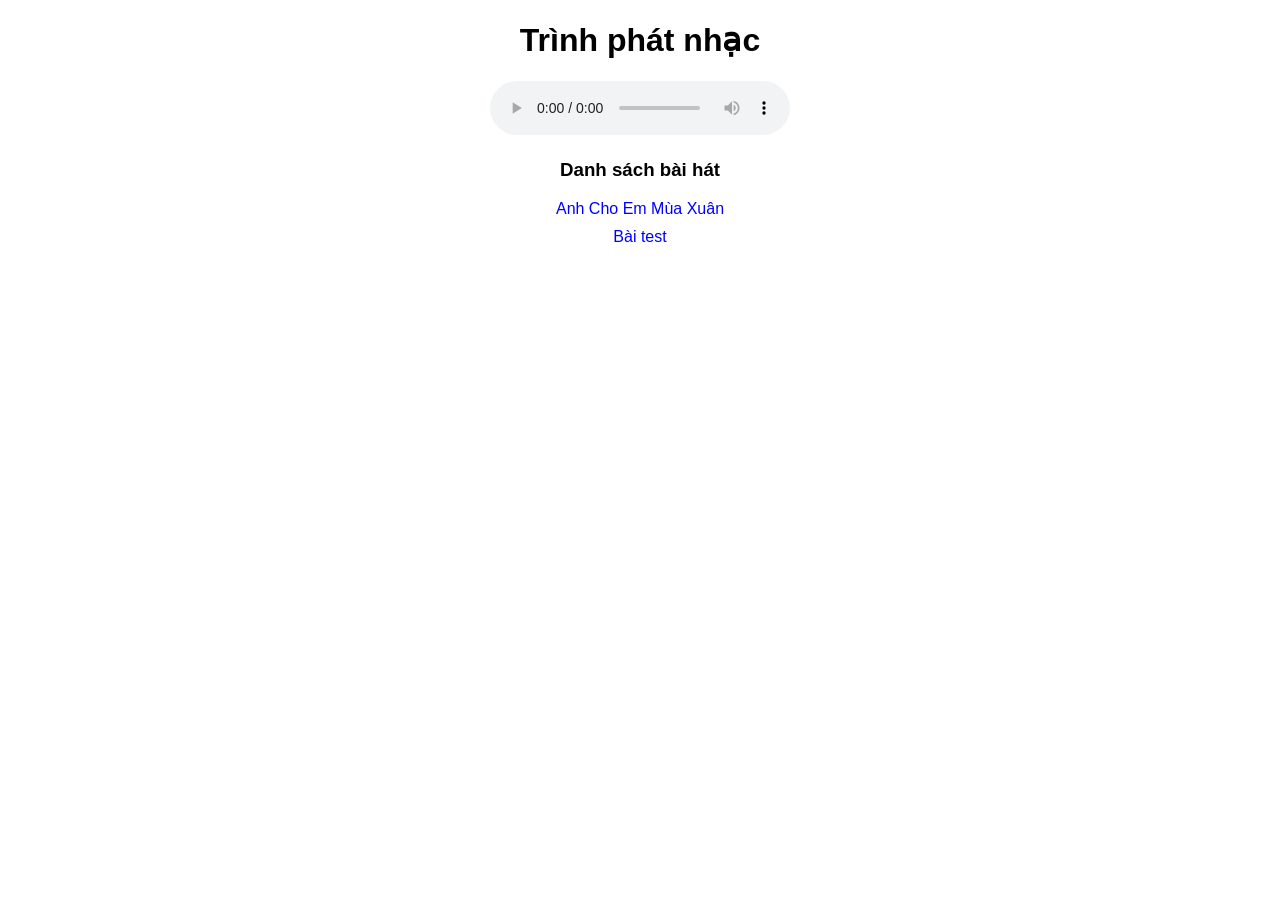
==== index.html @ ddfeeeec "Add files via upload" ====
<!DOCTYPE html>
<html lang="vi">
<head>
    <meta charset="UTF-8">
    <title>Trình phát nhạc từ Mega</title>
    <style>
        body { font-family: Arial, sans-serif; text-align: center; }
        .playlist { margin: 20px; }
        .song { cursor: pointer; color: blue; margin: 10px; }
        .song:hover { text-decoration: underline; }
        #title { margin: 10px 0; }
        #error { color: red; margin: 10px; }
    </style>
</head>
<body>
    <h1>Trình phát nhạc</h1>
    <h4 id="title"></h4>
    <div id="error"></div>
    <audio id="player" controls>
        <source src="" type="audio/mpeg">
        Trình duyệt không hỗ trợ.
    </audio>
    <div class="playlist">
        <h3>Danh sách bài hát</h3>
        <!-- Danh sách bài hát -->
    </div>

    <script>
        // Danh sách bài hát: dùng link chia sẻ từ Mega (có key hoặc không)
        const playlist = [
            { title: "Anh Cho Em Mùa Xuân", shareLink: "https://u.pcloud.link/publink/show?code=XZF8Dh5ZCn8HnqJhsdujT5ehUpMvf4xtW7Bk" },
            { title: "Bài test", shareLink: "https://www.soundhelix.com/examples/mp3/SoundHelix-Song-1.mp3" }
        ];

        const player = document.getElementById('player');
        const title = document.getElementById('title');
        const errorDiv = document.getElementById('error');
        const playlistDiv = document.querySelector('.playlist');

        // Hàm xử lý link Mega (xóa key mã hóa nếu có)
        function getDirectLink(shareLink) {
            if (shareLink.includes('mega.nz')) {
                if (shareLink.includes('/enc/')) {
                    errorDiv.textContent = 'Lỗi: Link Mega dạng /enc/ không hỗ trợ streaming. Vui lòng dùng link dạng https://mega.nz/file/UNIQUE_ID';
                    return null;
                }
                if (!shareLink.includes('/file/')) {
                    errorDiv.textContent = 'Lỗi: Link Mega không đúng định dạng. Dùng link dạng https://mega.nz/file/UNIQUE_ID';
                    return null;
                }
                // Xóa key mã hóa (phần # trở đi)
                const cleanLink = shareLink.split('#')[0];
                return cleanLink;
            }
            return shareLink; // Link không phải Mega
        }

        // Tạo danh sách bài hát động
        playlist.forEach((song, index) => {
            const songDiv = document.createElement('div');
            songDiv.className = 'song';
            songDiv.textContent = song.title;
            songDiv.onclick = () => playSong(song.shareLink, song.title);
            playlistDiv.appendChild(songDiv);
        });

        // Hàm phát nhạc
        function playSong(shareLink, songTitle) {
            errorDiv.textContent = ''; // Xóa lỗi cũ
            const url = getDirectLink(shareLink);
            if (!url) {
                console.error('Link không hợp lệ:', shareLink);
                return;
            }
            console.log('Đang thử phát:', url);
            player.src = url;
            player.play().catch(error => {
                console.error('Lỗi phát nhạc:', error.message, error);
                errorDiv.textContent = `Lỗi phát nhạc: ${error.message}. Kiểm tra Console (F12) hoặc đảm bảo file MP3 chia sẻ công khai.`;
            });
            title.textContent = 'Đang phát: ' + songTitle;
        }

        // Kiểm tra trình duyệt hỗ trợ MP3
        if (!player.canPlayType('audio/mpeg')) {
            errorDiv.textContent = 'Lỗi: Trình duyệt không hỗ trợ định dạng MP3.';
        }
    </script>
</body>
</html>
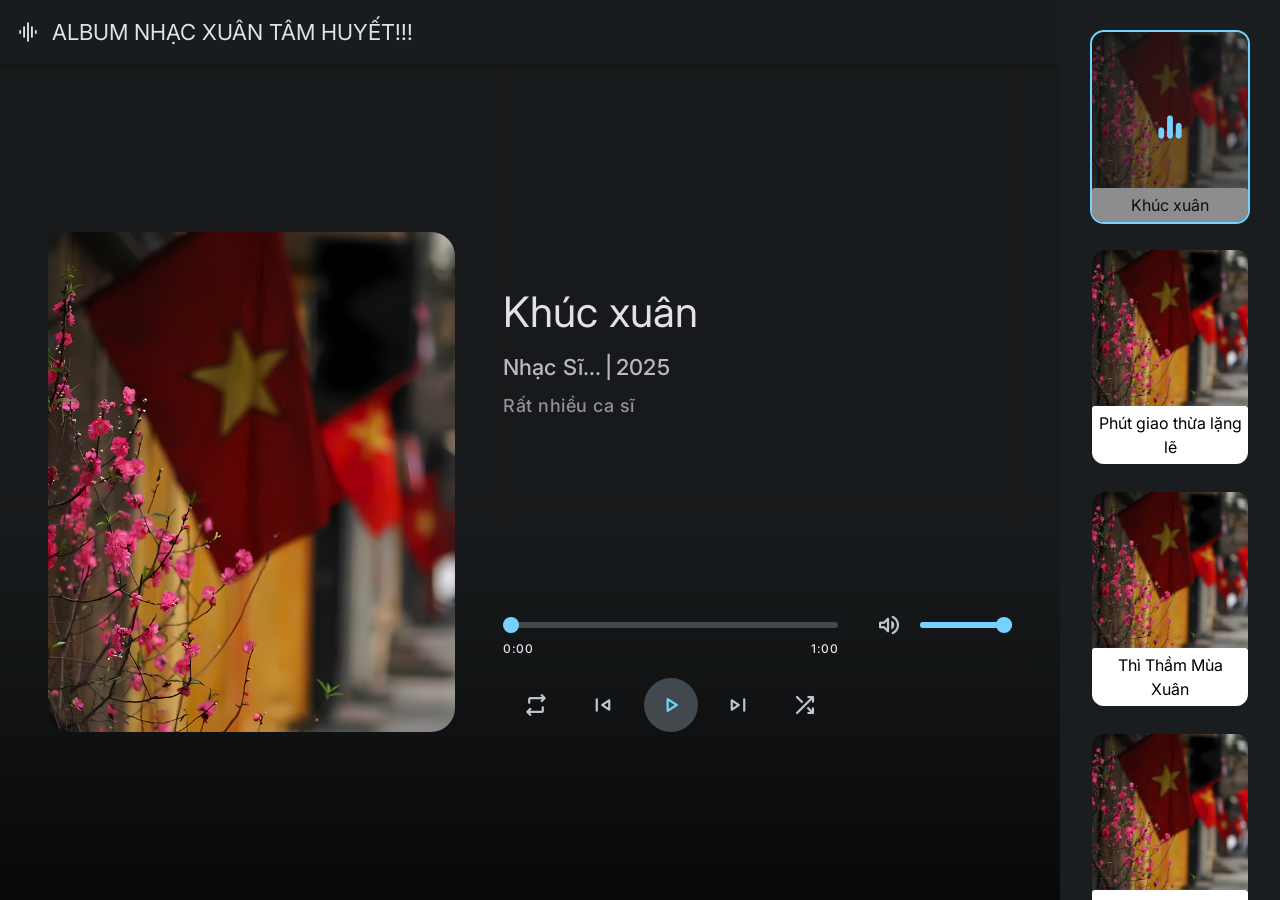
==== commit b6d8fecc: "Rename index to index.html" ====
--- a/index.html
+++ b/index.html
@@ -1,90 +1,185 @@
-<!DOCTYPE html>
-<html lang="vi">
-<head>
-    <meta charset="UTF-8">
-    <title>Trình phát nhạc từ Mega</title>
-    <style>
-        body { font-family: Arial, sans-serif; text-align: center; }
-        .playlist { margin: 20px; }
-        .song { cursor: pointer; color: blue; margin: 10px; }
-        .song:hover { text-decoration: underline; }
-        #title { margin: 10px 0; }
-        #error { color: red; margin: 10px; }
-    </style>
-</head>
-<body>
-    <h1>Trình phát nhạc</h1>
-    <h4 id="title"></h4>
-    <div id="error"></div>
-    <audio id="player" controls>
-        <source src="" type="audio/mpeg">
-        Trình duyệt không hỗ trợ.
-    </audio>
-    <div class="playlist">
-        <h3>Danh sách bài hát</h3>
-        <!-- Danh sách bài hát -->
-    </div>
-
-    <script>
-        // Danh sách bài hát: dùng link chia sẻ từ Mega (có key hoặc không)
-        const playlist = [
-            { title: "Anh Cho Em Mùa Xuân", shareLink: "https://u.pcloud.link/publink/show?code=XZF8Dh5ZCn8HnqJhsdujT5ehUpMvf4xtW7Bk" },
-            { title: "Bài test", shareLink: "https://www.soundhelix.com/examples/mp3/SoundHelix-Song-1.mp3" }
-        ];
-
-        const player = document.getElementById('player');
-        const title = document.getElementById('title');
-        const errorDiv = document.getElementById('error');
-        const playlistDiv = document.querySelector('.playlist');
-
-        // Hàm xử lý link Mega (xóa key mã hóa nếu có)
-        function getDirectLink(shareLink) {
-            if (shareLink.includes('mega.nz')) {
-                if (shareLink.includes('/enc/')) {
-                    errorDiv.textContent = 'Lỗi: Link Mega dạng /enc/ không hỗ trợ streaming. Vui lòng dùng link dạng https://mega.nz/file/UNIQUE_ID';
-                    return null;
-                }
-                if (!shareLink.includes('/file/')) {
-                    errorDiv.textContent = 'Lỗi: Link Mega không đúng định dạng. Dùng link dạng https://mega.nz/file/UNIQUE_ID';
-                    return null;
-                }
-                // Xóa key mã hóa (phần # trở đi)
-                const cleanLink = shareLink.split('#')[0];
-                return cleanLink;
-            }
-            return shareLink; // Link không phải Mega
-        }
-
-        // Tạo danh sách bài hát động
-        playlist.forEach((song, index) => {
-            const songDiv = document.createElement('div');
-            songDiv.className = 'song';
-            songDiv.textContent = song.title;
-            songDiv.onclick = () => playSong(song.shareLink, song.title);
-            playlistDiv.appendChild(songDiv);
-        });
-
-        // Hàm phát nhạc
-        function playSong(shareLink, songTitle) {
-            errorDiv.textContent = ''; // Xóa lỗi cũ
-            const url = getDirectLink(shareLink);
-            if (!url) {
-                console.error('Link không hợp lệ:', shareLink);
-                return;
-            }
-            console.log('Đang thử phát:', url);
-            player.src = url;
-            player.play().catch(error => {
-                console.error('Lỗi phát nhạc:', error.message, error);
-                errorDiv.textContent = `Lỗi phát nhạc: ${error.message}. Kiểm tra Console (F12) hoặc đảm bảo file MP3 chia sẻ công khai.`;
-            });
-            title.textContent = 'Đang phát: ' + songTitle;
-        }
-
-        // Kiểm tra trình duyệt hỗ trợ MP3
-        if (!player.canPlayType('audio/mpeg')) {
-            errorDiv.textContent = 'Lỗi: Trình duyệt không hỗ trợ định dạng MP3.';
-        }
-    </script>
-</body>
-</html>+<!DOCTYPE html>
+<html lang="en">
+
+<head>
+  <meta charset="UTF-8">
+  <meta http-equiv="X-UA-Compatible" content="IE=edge">
+  <meta name="viewport" content="width=device-width, initial-scale=1.0">
+
+  <!-- 
+    - primary meta tags
+  -->
+  <title>Music Player</title>
+  <meta name="title" content="Music Player">
+  <meta name="description" content="A web music player html template made by codewithsadee">
+
+  <!-- 
+    - favicon
+  -->
+  <link rel="shortcut icon" href="./favicon.svg" type="image/svg+xml">
+
+  <!-- 
+    - google font link
+  -->
+  <link rel="preconnect" href="https://fonts.googleapis.com">
+  <link rel="preconnect" href="https://fonts.gstatic.com" crossorigin>
+  <link href="https://fonts.googleapis.com/css2?family=Inter:wght@400;500&display=swap" rel="stylesheet">
+
+  <!-- 
+    - material icon font
+  -->
+  <link rel="stylesheet"
+    href="https://fonts.googleapis.com/css2?family=Material+Symbols+Rounded:opsz,wght,FILL,GRAD@24,400,0,-25" />
+
+  <!-- 
+    - custom css link
+  -->
+  <link rel="stylesheet" href="./assets/css/style.css">
+
+</head>
+
+<body>
+
+  <!-- 
+    - #TOP APP BAR
+  -->
+
+  <div class="top-bar wrapper">
+
+    <div class="logo wrapper">
+      <span class="material-symbols-rounded">graphic_eq</span>
+
+      <h1 class="title-lg">ALBUM NHẠC XUÂN TÂM HUYẾT!!!</h1>
+    </div>
+
+    <div class="top-bar-actions">
+      <button class="btn-icon" data-playlist-toggler>
+        <span class="material-symbols-rounded">queue_music</span>
+      </button>
+    </div>
+
+  </div>
+
+
+
+
+
+  <main>
+    <article>
+
+      <!-- 
+        - #PLAYER
+      -->
+
+      <div class="player">
+        <div class="container">
+
+          <figure class="music-banner">
+            <img src="./assets/images/a.jpg" width="800" height="800" alt="Happy Moments (Master) Album Poster"
+              class="img-cover" data-player-banner>
+          </figure>
+
+          <div class="music-content">
+
+            <h2 class="headline-sm" data-title>Khúc xuân</h2>
+
+            <p class="label-lg label-wrapper wrapper">
+              <span data-album>Nhạc Sĩ...</span>
+
+              <span data-year>2025</span>
+            </p>
+
+            <p class="label-md artist" data-artist>Rất nhiều ca sĩ</p>
+
+            <div class="seek-control">
+
+              <div>
+                <div class="range-wrapper">
+                  <input type="range" step="1" max="60" value="0" class="range" data-range data-seek>
+
+                  <div class="range-fill" data-range-fill></div>
+                </div>
+
+                <div class="duration-label wrapper">
+                  <span class="label-md" data-running-time>0:00</span>
+
+                  <span class="label-md" data-duration>1:00</span>
+                </div>
+              </div>
+
+              <div class="volume">
+                <button class="btn-icon" data-volume-btn>
+                  <span class="material-symbols-rounded">volume_up</span>
+                </button>
+
+                <div class="range-wrapper">
+                  <input type="range" step="0.05" max="1" value="1" class="range" data-range data-volume>
+
+                  <div class="range-fill" data-range-fill></div>
+                </div>
+              </div>
+
+            </div>
+
+            <div class="player-control wrapper">
+
+              <button class="btn-icon toggle" data-repeat>
+                <span class="material-symbols-rounded default-icon">repeat</span>
+                <span class="material-symbols-rounded active-icon">repeat_one</span>
+              </button>
+
+              <button class="btn-icon" data-skip-prev>
+                <span class="material-symbols-rounded">skip_previous</span>
+              </button>
+
+              <button class="btn-icon play" data-play-btn>
+                <span class="material-symbols-rounded default-icon">play_arrow</span>
+                <span class="material-symbols-rounded active-icon">pause</span>
+              </button>
+
+              <button class="btn-icon" data-skip-next>
+                <span class="material-symbols-rounded">skip_next</span>
+              </button>
+
+              <button class="btn-icon toggle" data-shuffle>
+                <span class="material-symbols-rounded">shuffle</span>
+              </button>
+
+            </div>
+
+          </div>
+
+        </div>
+      </div>
+
+
+
+
+
+      <!-- 
+        - #PLAYLIST
+      -->
+
+      <div class="playlist" data-playlist>
+
+        <ul class="music-list" data-music-list></ul>
+
+      </div>
+
+      <div class="overlay" data-playlist-toggler data-overlay></div>
+
+    </article>
+  </main>
+
+
+
+
+
+  <!-- 
+    - custom js link
+  -->
+  <script src="./assets/js/script.js"></script>
+
+</body>
+
+</html>
--- a/assets/css/style.css
+++ b/assets/css/style.css
@@ -0,0 +1,689 @@
+/*-----------------------------------*\
+  #style.css
+\*-----------------------------------*/
+
+/**
+ * copyright 2022 codewithsadee
+ */
+
+
+
+
+
+/*-----------------------------------*\
+  #CUSTOM PROPERTY
+\*-----------------------------------*/
+
+:root {
+
+  /**
+   * colors
+   */
+
+  --eerie-black_a95: hsla(204, 9%, 11%, 0.95);
+  --eerie-black_a50: hsla(204, 9%, 11%, 0.5);
+  --eerie-black: hsl(204, 9%, 11%);
+  --gainsboro: hsl(225, 7%, 89%);
+  --charcoal: hsl(203, 9%, 28%);
+  --silver-sand: hsl(208, 12%, 78%);
+  --light-sky-blue: hsl(200, 100%, 73%);
+  --prussian-blue: hsl(196, 100%, 14%);
+  --black: hsl(0, 0%, 0%);
+  --black_a50: hsla(0, 0%, 0%, 0.5);
+  --black_a20: hsla(0, 0%, 0%, 0.2);
+  --light-sky-blue_a8: hsla(200, 100%, 73%, 0.08);
+  --light-sky-blue_a12: hsla(200, 100%, 73%, 0.12);
+  --silver-sand_a8: hsla(208, 12%, 78%, 0.08);
+  --silver-sand_a12: hsla(208, 12%, 78%, 0.12);
+  
+  --background: var(--eerie-black);
+  --background-opacity: var(--eerie-black_a95);
+  --on-background: var(--gainsboro);
+  --surface-variant: var(--charcoal);
+  --on-surface-variant: var(--silver-sand);
+  --on-surface-variant-hover: var(--light-sky-blue_a8);
+  --on-surface-variant-focus: var(--light-sky-blue_a12);
+  --primary: var(--light-sky-blue);
+  --on-primary: var(--prussian-blue);
+
+  /**
+   * gradient
+   */
+
+  --gradient: linear-gradient(180deg, hsla(204, 9%, 11%, 0.90) 60%, transparent 120%);
+
+  /**
+   * typography
+   */
+
+  --ff-inter: 'Inter', sans-serif;
+
+  --headline-sm: 2.4rem;
+  --title-lg: 2.2rem;
+  --label-lg: 1.4rem;
+  --label-md: 1.2rem;
+  
+  --fw-400: 400;
+  --fw-500: 500;
+
+  /**
+   * box shadow
+   */
+
+  --shadow-1: 0 1px 4px 1px var(--black_a20);
+  --shadow-2: 0 1px 4px 1px var(--black_a50);
+
+  /**
+   * border radius
+   */
+
+  --radius-24: 24px;
+  --radius-16: 16px;
+  --radius-12: 12px;
+  --radius-pill: 100px;
+  --radius-circle: 50%;
+
+  /**
+   * transition
+   */
+
+  --transition-1: 200ms cubic-bezier(0.2, 0, 0, 1);
+  --transition-2: 300ms cubic-bezier(0.2, 0, 0, 1);
+
+}
+
+
+
+
+
+/*-----------------------------------*\
+  #RESET
+\*-----------------------------------*/
+
+*,
+*::before,
+*::after {
+  margin: 0;
+  padding: 0;
+  box-sizing: border-box;
+}
+
+li { list-style: none; }
+
+a,
+img,
+span,
+input,
+button { display: block; }
+
+a {
+  text-decoration: none;
+  color: inherit;
+}
+
+img { height: auto; }
+
+input,
+button {
+  background: none;
+  border: none;
+  font: inherit;
+}
+
+input { width: 100%; }
+
+button { cursor: pointer; }
+
+html {
+  font-family: var(--ff-inter);
+  font-size: 10px;
+  scroll-behavior: smooth;
+}
+
+body {
+  background-color: var(--black);
+  color: var(--on-background);
+  font-size: 1.6rem;
+  line-height: 1.5;
+  min-height: 100vh;
+  min-width: 250px;
+  background-image: url("../images/poster-1.jpg");
+  background-size: 150%;
+  background-repeat: no-repeat;
+  background-position: top;
+  overflow: overlay;
+}
+
+body.modalActive { overflow: hidden; }
+
+::-webkit-scrollbar { width: 8px; }
+
+::-webkit-scrollbar-track { background: transparent; }
+
+::-webkit-scrollbar-thumb {
+  background-color: transparent;
+  border-radius: var(--radius-pill);
+}
+
+body:hover::-webkit-scrollbar-thumb { background-color: var(--surface-variant); }
+
+
+
+
+
+/*-----------------------------------*\
+  #REUSED STYLE
+\*-----------------------------------*/
+
+.material-symbols-rounded {
+  font-variation-settings: 'FILL' 0, 'wght' 400, 'GRAD' -25, 'opsz' 24;
+  width: 1em;
+  height: 1em;
+  overflow: hidden;
+  user-select: none;
+}
+
+.wrapper {
+  display: flex;
+  align-items: center;
+}
+
+.title-lg {
+  font-size: var(--title-lg);
+  font-weight: var(--fw-400);
+}
+
+.btn-icon {
+  color: var(--on-surface-variant);
+  width: 40px;
+  height: 40px;
+  display: grid;
+  place-items: center;
+  border-radius: var(--radius-circle);
+}
+
+.btn-icon:hover { background-color: var(--on-surface-variant-hover); }
+
+.btn-icon:is(:focus, :focus-visible) {
+  background-color: var(--on-surface-variant-focus);
+}
+
+.img-cover {
+  width: 100%;
+  height: 100%;
+  object-fit: cover;
+}
+
+.headline-sm {
+  font-size: var(--headline-sm);
+  font-weight: var(--fw-400);
+}
+
+.label-lg,
+.label-md { font-weight: var(--fw-500); }
+
+.label-lg {
+  font-size: var(--label-lg);
+  letter-spacing: 0.1px;
+}
+
+.label-md {
+  font-size: var(--label-md);
+  letter-spacing: 0.5px;
+}
+
+
+
+
+
+/*-----------------------------------*\
+  #TOP APP BAR
+\*-----------------------------------*/
+
+.top-bar {
+  position: fixed;
+  top: 0;
+  left: 0;
+  background-color: var(--background-opacity);
+  min-width: 250px;
+  width: 100%;
+  height: 64px;
+  padding-inline: 16px;
+  justify-content: space-between;
+  backdrop-filter: blur(50px);
+  box-shadow: var(--shadow-1);
+  z-index: 2;
+}
+
+.logo { gap: 12px; }
+
+
+
+
+
+/*-----------------------------------*\
+  #PLAYER
+\*-----------------------------------*/
+
+.volume { display: none; }
+
+.player {
+  --padding: 24px;
+  background-image: var(--gradient);
+  padding: var(--padding);
+  padding-block-start: calc(64px + var(--padding));
+  min-height: 100vh;
+  display: flex;
+  text-align: center;
+  backdrop-filter: blur(30px);
+  overflow: hidden;
+}
+
+.player .container {
+  width: 100%;
+  display: grid;
+  grid-template-rows: 1fr max-content;
+  gap: 24px;
+}
+
+.music-banner {
+  aspect-ratio: 1 / 1;
+  background-color: var(--surface-variant);
+  max-width: 400px;
+  margin-inline: auto;
+  align-self: center;
+  overflow: hidden;
+  border-radius: var(--radius-24);
+}
+
+.label-wrapper {
+  justify-content: center;
+  opacity: 0.8;
+  margin-block: 8px 4px;
+}
+
+.label-wrapper span:first-child::after {
+  content: "|";
+  display: inline-block;
+  margin-inline: 4px;
+}
+
+.artist {
+  opacity: 0.6;
+  margin-block-end: 36px;
+}
+
+.seek-control { margin-block-end: 20px; }
+
+.range-wrapper { position: relative; }
+
+.range {
+  appearance: none;
+  cursor: pointer;
+}
+
+.range::-webkit-slider-runnable-track {
+  appearance: none;
+  background-color: var(--surface-variant);
+  height: 6px;
+  width: 100%;
+  border-radius: var(--radius-pill);
+}
+
+.range-fill {
+  content: "";
+  position: absolute;
+  top: 0;
+  left: 0;
+  width: 0;
+  height: 6px;
+  background-color: var(--primary);
+  border-radius: var(--radius-pill);
+  pointer-events: none;
+}
+
+.range::-webkit-slider-thumb {
+  appearance: none;
+  background-color: var(--primary);
+  width: 16px;
+  height: 16px;
+  margin-block-start: -5px;
+  border-radius: var(--radius-pill);
+  transition: var(--transition-1);
+}
+
+.range::-webkit-slider-thumb:hover {
+  box-shadow: 0 0 0 12px var(--on-surface-variant-hover);
+}
+
+.range::-webkit-slider-thumb:is(:focus, :focus-visible) {
+  box-shadow: 0 0 0 12px var(--on-surface-variant-focus);
+}
+
+.duration-label {
+  justify-content: space-between;
+  margin-block-start: 12px;
+}
+
+.player-control { justify-content: space-evenly; }
+
+.player-control .toggle.active { color: var(--primary); }
+
+.player-control .play {
+  background-color: var(--surface-variant);
+  color: var(--primary);
+}
+
+.player-control .play.active {
+  background-color: var(--primary);
+  color: var(--on-primary);
+}
+
+.player-control .btn-icon.active .default-icon,
+.player-control .btn-icon .active-icon { display: none; }
+
+.player-control .btn-icon .default-icon,
+.player-control .btn-icon.active .active-icon { display: block; }
+
+
+
+
+
+/*-----------------------------------*\
+  #PLAYLIST
+\*-----------------------------------*/
+
+.playlist {
+  position: fixed;
+  top: 0;
+  right: -180px;
+  width: 180px;
+  height: 100vh;
+  background-color: var(--background);
+  padding: 28px;
+  border-top-left-radius: var(--radius-16);
+  border-bottom-left-radius: var(--radius-16);
+  box-shadow: var(--shadow-2);
+  overflow-y: overlay;
+  visibility: hidden;
+  transition: var(--transition-2);
+  z-index: 4;
+}
+
+.playlist:hover::-webkit-scrollbar-thumb { background-color: var(--surface-variant); }
+
+.playlist.active {
+  transform: translateX(-180px);
+  visibility: visible;
+}
+
+.music-list {
+  display: grid;
+  gap: 20px;
+}
+
+.music-item {
+  position: relative;
+  border-radius: var(--radius-12);
+  background-color: var(--surface-variant);
+  overflow: hidden;
+}
+
+.music-item .item-icon {
+  position: absolute;
+  inset: 0;
+  background-color: var(--eerie-black_a50);
+  display: grid;
+  place-items: center;
+  opacity: 0;
+}
+
+.music-item.playing .item-icon { opacity: 1; }
+
+.music-item .item-icon .material-symbols-rounded {
+  color: var(--primary);
+  font-size: 3rem;
+}
+
+.music-item:is(:hover, :focus-visible, :active, .playing) {
+  outline: 1px solid var(--primary);
+}
+
+.overlay {
+  position: fixed;
+  top: 0;
+  left: 0;
+  width: 100%;
+  height: 100vh;
+  background-color: var(--black);
+  opacity: 0;
+  pointer-events: none;
+  transition: var(--transition-2);
+  z-index: 3;
+}
+
+.overlay.active {
+  pointer-events: all;
+  opacity: 0.5;
+}
+
+
+
+
+
+/*-----------------------------------*\
+  #MEDIA QUERIES
+\*-----------------------------------*/
+
+/**
+ * responsive for large than 575px screen
+ */
+
+@media (min-width: 575px) {
+
+  /**
+   * RESET
+   */
+
+  body { background-size: 100%; }
+
+
+
+  /**
+   * PLAYER
+   */
+
+  .player { justify-content: center; }
+
+  .player .container { max-width: 540px; }
+
+}
+
+
+
+
+
+/**
+ * responsive for large than 992px screen
+ */
+
+@media (min-width: 992px) {
+
+  /**
+   * CUSTOM PROPERTY
+   */
+
+  :root {
+
+    /**
+     * typography
+     */
+
+    --headline-sm: 4.2rem;
+    --label-lg: 2.2rem;
+
+  }
+
+
+
+  /**
+   * RESET
+   */
+
+  body {
+    background-size: 40% 100%;
+    background-position: left center;
+  }
+
+  article { display: flex; }
+
+
+
+  /**
+   * REUSED STYLE
+   */
+
+  .btn-icon {
+    width: 54px;
+    height: 54px;
+  }
+
+  .btn-icon .material-symbols-rounded { font-size: 2.8rem; }
+
+
+
+  /**
+   * TOP APP BAR
+   */
+
+  .top-bar-actions { display: none; }
+
+
+
+  /**
+   * PLAYER
+   */
+
+  .player {
+    --padding: 48px;
+    text-align: left;
+    flex-grow: 1;
+    align-items: center;
+    backdrop-filter: blur(100px);
+  }
+
+  .player .container {
+    max-width: 1200px;
+    grid-template-columns: 0.8fr 1fr;
+    grid-template-rows: 1fr;
+    gap: 48px;
+    max-height: 500px;
+    height: 100%;
+  }
+
+  .music-banner {
+    aspect-ratio: unset;
+    max-width: max-content;
+    width: 100%;
+    height: 100%;
+  }
+
+  .music-content {
+    display: flex;
+    flex-direction: column;
+    padding-block-start: 48px;
+    min-width: 100%;
+  }
+
+  .music-content :is(.headline-sm, .label-lg, .label-md) {
+    max-width: 85%;
+  }
+
+  .label-wrapper {
+    justify-content: flex-start;
+    margin-block-end: 8px;
+  }
+
+  .artist { --label-md: 1.8rem; }
+
+  .seek-control {
+    margin-block-start: auto;
+    display: grid;
+    grid-template-columns: 1fr 150px;
+    align-items: center;
+    gap: 24px;
+  }
+
+  .volume {
+    display: flex;
+    align-items: center;
+    gap: 4px;
+    margin-block-start: -30px;
+  }
+
+  .volume .btn-icon { flex-shrink: 0; }
+
+  .volume .range-fill { width: 100%; }
+
+  .player-control {
+    margin-inline-end: 174px;
+    min-width: max-content;
+    gap: 8px;
+  }
+
+
+
+  /**
+   * PLAYLIST
+   */
+
+  .overlay { display: none; }
+
+  .playlist {
+    position: static;
+    visibility: visible;
+    border-radius: 0;
+    box-shadow: none;
+    flex-shrink: 0;
+  }
+
+  .playlist.active { transform: unset; }
+
+  .music-item:is(:hover, :focus-visible, :active, .playing) {
+    outline: 2px solid var(--primary);
+  }
+
+  .music-item .item-icon .material-symbols-rounded {
+    font-size: 3.6rem;
+  }
+
+}
+
+
+
+
+
+/**
+ * responsive for large than 1200px screen
+ */
+
+@media (min-width: 1200px) {
+
+  /**
+   * PLAYLIST
+   */
+
+  .playlist {
+    padding: 32px;
+    width: 220px;
+  }
+
+  .music-list { gap: 28px; }
+
+}
+.music-title {
+  color: black;
+  background-color: white;
+  padding: 5px;
+  border-radius: 3px;
+}
